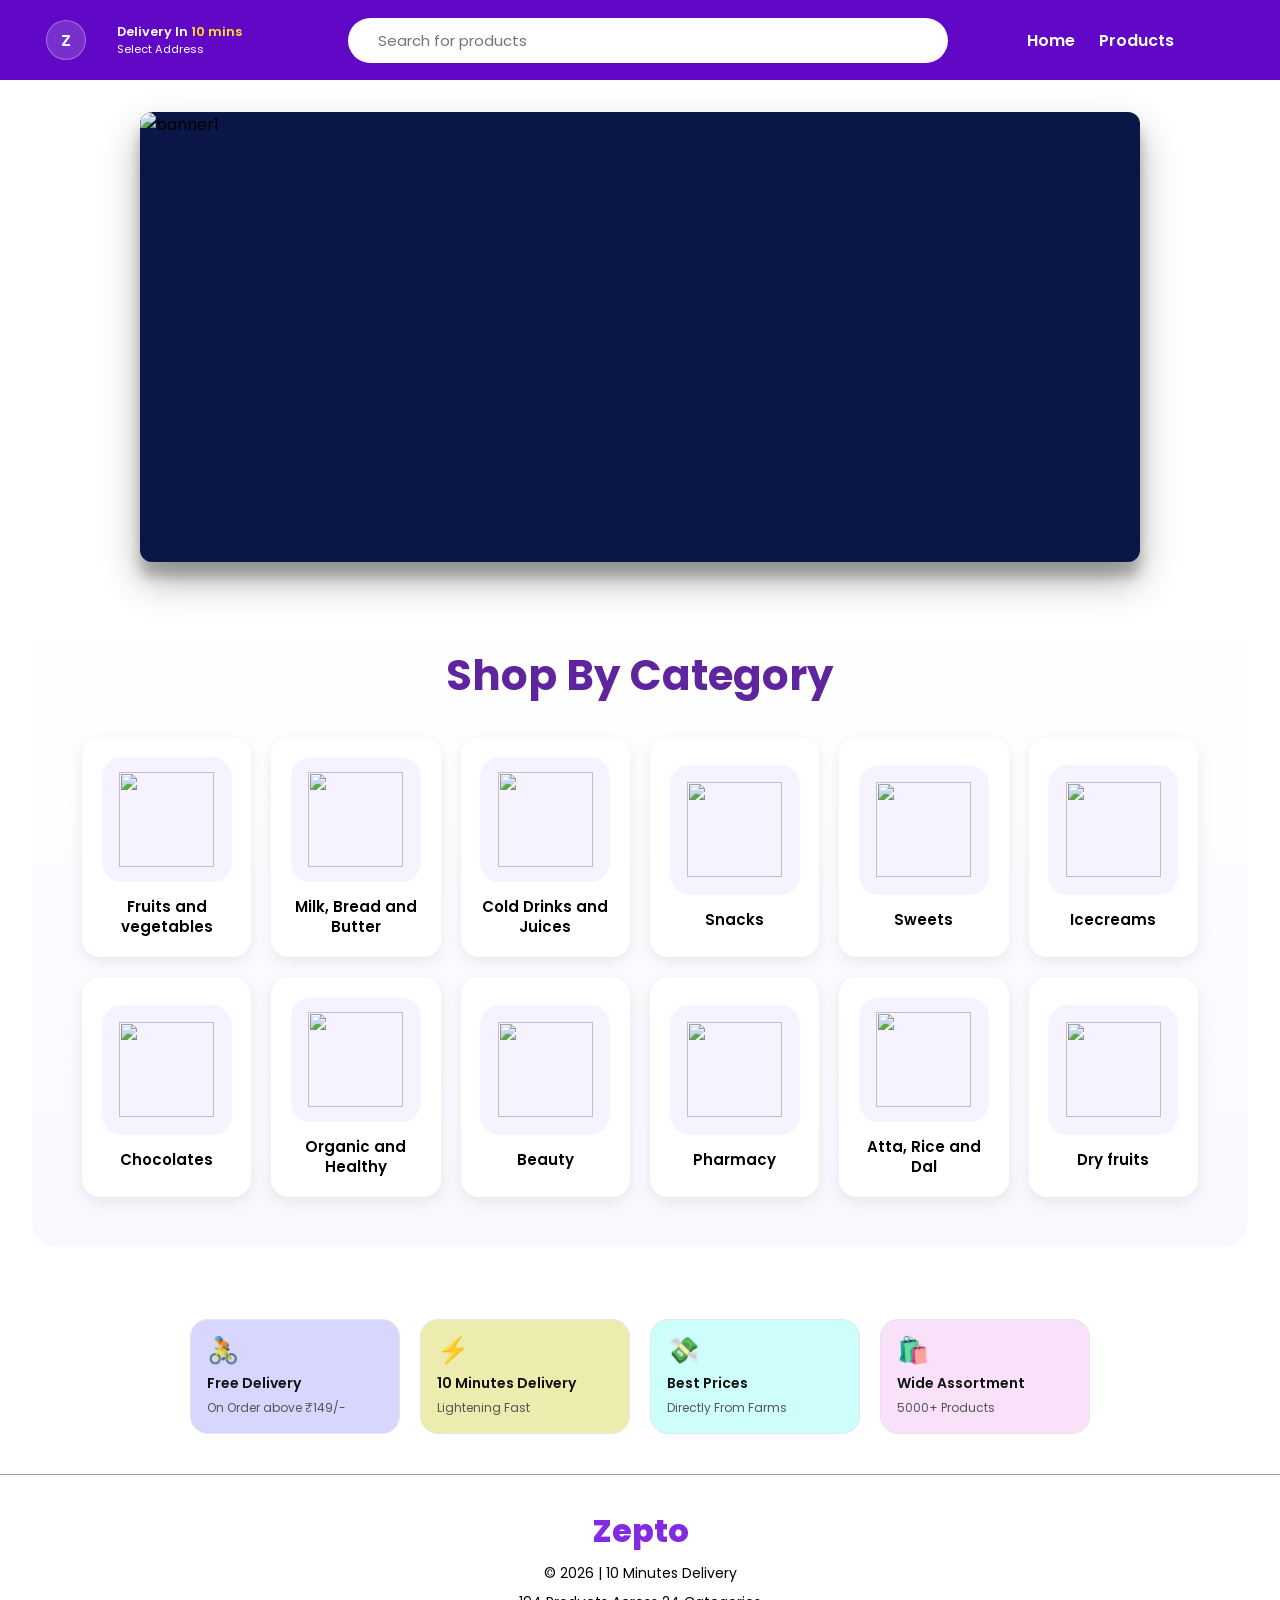
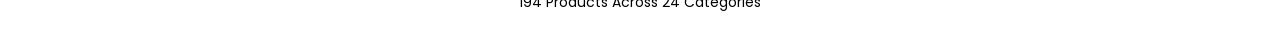
==== index.html @ fae5b9e1 "Rename zepto.html to index.html" ====
<!DOCTYPE html>
<html lang="en">
<head>
    <meta charset="UTF-8">
    <meta name="viewport" content="width=device-width, initial-scale=1.0">
    <title>Zepto 10 mins delivery</title>
    <link rel="stylesheet" href="zepto.css">
    <link rel="stylesheet" href="https://cdnjs.cloudflare.com/ajax/libs/font-awesome/7.3.0/css/all.min.css" />
    <link rel="shortcut icon" href="assets/zepto-favicon.webp">
</head>
<body>
    <nav>
        <section id="nav1">
            <aside id="logo-address">
                <div id="logo">Z</div>
                <div id="address">
                    <p id="delivery">Delivery In <span>10 mins</span></p>
                    <p id="location"><i class="fa-solid fa-location-dot"></i> Select Address</p>
                </div>
            </aside>

            <div class="search-box">
                <i class="fa-solid fa-magnifying-glass"></i>
                <input type="text" placeholder="Search for products">
            </div>

            <aside id="links">
                <a href="" class="home">Home</a>
                <a href="" class="products">Products</a>
            </aside>

            <aside id="profilecart">
                <i class="fa-regular fa-user"></i>
                <i class="fa-solid fa-cart-shopping"></i>
            </aside>
        </section>
    </nav>

    <header>
        <div id="container">
            <img src="./assests/banner-8-by-400-large-1636084132483.jpg" alt="banner1">
            <img src="./assests/WhatsApp Image 2026-07-23 at 10.23.37 AM.jpeg" alt="banner2">
            <img src="./assests/WhatsApp Image 2026-07-23 at 10.23.40 AM.jpeg" alt="banner3">
        </div>
    </header>

    <section id="category">
        <aside id="category-name">
            <h2>Shop By Category</h2>
        </aside>
        <aside class="category-items">
            <div class="category-card"><div class="category-image"><img src="https://encrypted-tbn0.gstatic.com/images?q=tbn:ANd9GcRaBjRNvzEA-0m7MNLhMUA4KYipJOEaiqFU1gCu3GQVGw&s=10" alt=""></div><p class="category-content">Fruits and vegetables</p></div>
            <div class="category-card"><div class="category-image"><img src="https://encrypted-tbn0.gstatic.com/images?q=tbn:ANd9GcTGIKXKNWKQHD5c03LGKSPQalxmuns7cbPYdeon-Mvehg&s=10" alt=""></div><p class="category-content">Milk, Bread and Butter</p></div>
            <div class="category-card"><div class="category-image"><img src="https://encrypted-tbn0.gstatic.com/images?q=tbn:ANd9GcTnjpg8Eo8HKx_n8KH1d5m4VbKWFYP9nn58OPmSjDdiCA&s=10" alt=""></div><p class="category-content">Cold Drinks and Juices</p></div>
            <div class="category-card"><div class="category-image"><img src="https://encrypted-tbn0.gstatic.com/images?q=tbn:ANd9GcR2hIK7icGPnXuw4VhHMwJjjSckXBzxmiDcuAui5nWv4Q&s=10" alt=""></div><p class="category-content">Snacks</p></div>
            <div class="category-card"><div class="category-image"><img src="https://encrypted-tbn0.gstatic.com/images?q=tbn:ANd9GcQZrC0yHirGoZyikG2cZ_jtjO7iFEiEdtKIbe2U_sDX9w&s=10" alt=""></div><p class="category-content">Sweets</p></div>
            <div class="category-card"><div class="category-image"><img src="https://encrypted-tbn0.gstatic.com/images?q=tbn:ANd9GcTx354Fhn268cJtbGzbVMuyAUXrMesDyrOOWR_AD90QNw&s=10" alt=""></div><p class="category-content">Icecreams</p></div>
            <div class="category-card"><div class="category-image"><img src="https://encrypted-tbn0.gstatic.com/images?q=tbn:ANd9GcTGDdrhmGPKCA8AU2_UesYbz5cuQ5T7Nv5dcLkFuUO7HA&s=10" alt=""></div><p class="category-content">Chocolates</p></div>
            <div class="category-card"><div class="category-image"><img src="https://encrypted-tbn0.gstatic.com/images?q=tbn:ANd9GcSOw7CxGbgYyMqAJSS_i5SuQBRQLGcGn1yPNKUineajDA&s=10" alt=""></div><p class="category-content">Organic and Healthy</p></div>
            <div class="category-card"><div class="category-image"><img src="https://encrypted-tbn0.gstatic.com/images?q=tbn:ANd9GcTKyBewDPsd-ppDF8x6tnx1NUbkv5r07DUE1XvX47wnUw&s=10" alt=""></div><p class="category-content">Beauty</p></div>
            <div class="category-card"><div class="category-image"><img src="https://encrypted-tbn0.gstatic.com/images?q=tbn:ANd9GcQ_MLFOj1MT7ZR1ZsSPb9V1UW2-lyKxkC_ORXvlDstP6A&s=10" alt=""></div><p class="category-content">Pharmacy</p></div>
            <div class="category-card"><div class="category-image"><img src="https://encrypted-tbn0.gstatic.com/images?q=tbn:ANd9GcQPJ-PduWqN6WcmtcDIs5WzMbyJ0G1IqLWG6X3YrX_8ug&s=10" alt=""></div><p class="category-content">Atta, Rice and Dal</p></div>
            <div class="category-card"><div class="category-image"><img src="https://encrypted-tbn0.gstatic.com/images?q=tbn:ANd9GcTXApRm1MFa0V0NTr8JC91x14f_ArKrft17Sysw0Ls_Xg&s=10" alt=""></div><p class="category-content">Dry fruits</p></div>
        </aside>
    </section>

    <section id="highlights">
        <div class="highlight-container one"><p class="highlight-icon">🚴</p><p class="highlight-title">Free Delivery</p><p class="highlight-discription">On Order above ₹149/-</p></div>
        <div class="highlight-container two"><p class="highlight-icon">⚡</p><p class="highlight-title">10 Minutes Delivery</p><p class="highlight-discription">Lightening Fast</p></div>
        <div class="highlight-container three"><p class="highlight-icon">💸</p><p class="highlight-title">Best Prices</p><p class="highlight-discription">Directly From Farms</p></div>
        <div class="highlight-container four"><p class="highlight-icon">🛍️</p><p class="highlight-title">Wide Assortment</p><p class="highlight-discription">5000+ Products</p></div>
    </section>

    <footer>
       <h2>Zepto</h2>
       <p>&copy; 2026 | 10 Minutes Delivery</p>
       <p>194 Products Across 24 Categories</p>
    </footer>
</body>
</html>
---- zepto.css ----
@import url("https://fonts.googleapis.com/css2?family=Poppins:wght@100;200;300;400;500;600;700;800;900&display=swap");

*{
  margin:0;
  padding:0;
  box-sizing:border-box;
  font-family:"Poppins",sans-serif;
}

nav{
  height:5rem;
  width:100%;
  background-color:rgb(96,8,198);
  display:flex;
  justify-content:center;
  align-items:center;
  position:sticky;
  top:0;
  z-index:100;
}

#nav1{
  display:flex;
  align-items:center;
  justify-content:space-between;
  gap:20px;
  padding:0 30px;
  width:100%;
  max-width:1600px;
}

#logo-address{
  display:flex;
  align-items:center;
  gap:15px;
  flex:0 0 240px;
}

#logo{
  border:1px solid rgba(255,255,255,0.293);
  height:2.5rem;
  width:2.5rem;
  display:flex;
  justify-content:center;
  align-items:center;
  color:#fff;
  font-weight:600;
  font-size:1rem;
  border-radius:50%;
  background-color:rgba(226,228,235,0.186);
  margin:0px 1rem;
}

#address > p:first-child{ color:#fff; font-size:0.8rem; font-weight:600; }
#address > p:first-child > span{ color:rgb(255,223,32); }
#location{ color:#fff; font-size:0.7rem; font-weight:400; cursor:pointer; }

#links{ display:flex; justify-content:center; align-items:center; gap:1.5rem; }
#links > a{ color:#fff; text-decoration:none; font-weight:600; }
.active{ color:rgb(255,223,32); }

.search-box{
  flex:1;
  max-width:610px;
  height:45px;
  background:white;
  border-radius:30px;
  display:flex;
  align-items:center;
  padding:0 15px;
  margin:0 20px;
}
.search-box i{ color:gray; font-size:16px; }
.search-box input{
  flex:1; border:none; outline:none;
  font-size:15px; margin-left:15px; background:transparent;
}

#profilecart{
  display:flex; color:#fff; font-size:1.2rem;
  justify-content:flex-end; align-items:center; gap:1.1rem; cursor:pointer;
}

header{
  height:auto; display:flex; justify-content:center;
  align-items:center; margin:0 auto; width:95%,
  max- width 1300px,
  padding-30px 0px;
}

#container{
  width: 1000px;;
  max-width:1200px;
  height:400px;
  aspect-ratio: 2.5 / 1;
  border-radius:12px;
  box-shadow:rgba(0,0,0,0.3) 0px 19px 38px, rgba(0,0,0,0.22) 0px 15px 12px;
  display:flex;
  overflow:hidden;
  margin-top:2rem;
  background:#0a1746;
}

#container > img{
  width:100%;
  height:100%;
  min-width:100%;
  object-fit:cover;
  object-position:center;
  flex-shrink:0;
  animation:slider 9s ease infinite alternate;
}

@keyframes slider{
  0%,28%{ transform:translateX(0); }
  33%,61%{ transform:translateX(-100%); }
  66%,100%{ transform:translateX(-200%); }
}

#category{
  background:linear-gradient(to bottom,#ffffff,#faf7ff);
  padding:50px; border-radius:25px; width:95%; margin:2rem auto;
}

#category-name h2{
  font-size:42px; color:#5f259f; margin-bottom:30px;
  display:flex; justify-content:center;
}

.category-items{ display:grid; grid-template-columns:repeat(6,1fr); gap:20px; }

.category-card{
  background:#fff; border-radius:18px; padding:20px 15px; height:220px;
  display:flex; flex-direction:column; justify-content:center; align-items:center;
  box-shadow:0 5px 15px rgba(0,0,0,.08); transition:.3s; cursor:pointer;
}
.category-card:hover{ transform:translateY(-8px); box-shadow:0 15px 30px rgba(0,0,0,.15); }

.category-image{
  width:130px; height:130px; background:#f7f2ff; border-radius:20px;
  display:flex; justify-content:center; align-items:center; margin-bottom:15px;
}
.category-image>img{ width:95px; height:95px; object-fit:contain; }
.category-content{ text-align:center; font-size:15px; font-weight:600; line-height:20px; }

#highlights{
  width:100%; min-height:auto; display:flex; justify-content:center;
  align-items:flex-start; gap:20px; padding:40px 20px; flex-wrap:wrap; margin-top:2rem;
}
.highlight-container{
  border:1px solid #e5e5e5; min-height:115px; width:210px;
  display:flex; flex-direction:column; justify-content:center;
  align-items:flex-start; border-radius:18px; gap:6px; padding:16px;
}
.highlight-icon{ font-size:26px; line-height:1; }
.highlight-title{ font-weight:600; font-size:14px; color:#111; margin-top:4px; }
.highlight-discription{ font-size:12px; color:#555; line-height:16px; }
.one{ background-color:rgb(214,214,255); }
.two{ background-color:rgb(236,236,174); }
.three{ background-color:rgb(206,254,252); }
.four{ background-color:rgb(250,225,250); }

footer{
  border-top:1px solid rgb(162,162,162); min-height:10rem; width:100%;
  display:flex; flex-direction:column; justify-content:center;
  align-items:center; gap:0.5rem; padding:2rem 0;
}
footer>h2{ color:rgb(131,43,226); font-size:2rem; font-weight:800; }
footer>p{ font-weight:400; font-size:14px; }

@media screen and (max-width:480px){
  nav{ height:auto; padding:10px 0; }
  #nav1{ flex-direction:column; gap:12px; padding:12px 15px; height:auto; }
  #logo-address{ flex:none; width:100%; justify-content:center; }
  .search-box{ width:100%; max-width:100%; margin:0; height:40px; border-radius:10px; }
  #links,#profilecart{ width:100%; justify-content:center; flex-wrap:wrap; }
  header{ width:92%; height:220px; }
  #container{ width:100%; height:180px; margin-top:1rem; }
  #category{ padding:20px 12px; width:100%; }
  #category-name h2{ font-size:24px; }
  .category-items{ grid-template-columns:repeat(2,1fr); gap:12px; }
  .category-card{ height:150px; }
  .category-image{ width:80px; height:80px; }
  .category-image>img{ width:55px; height:55px; }
  .category-content{ font-size:12px; line-height:16px; }
  #highlights{ height:auto; padding:15px 10px; }
  .highlight-container{ width:100%; height:auto; padding:12px; }
  footer{ height:auto; padding:2rem 1rem; text-align:center; }
}

@media screen and (min-width:481px) and (max-width:768px){
  nav{ height:auto; padding:10px 0; }
  #nav1{ flex-wrap:wrap; justify-content:center; gap:15px; height:auto; }
  .search-box{ width:100%; order:3; margin:0; }
  header{ width:90%; height:320px; }
  #container{ width:100%; height:260px; margin-top:2rem; }
  #category-name h2{ font-size:32px; }
  .category-items{ grid-template-columns:repeat(3,1fr); }
  #highlights{ height:auto; flex-wrap:wrap; }
  .highlight-container{ width:45%; }
}

@media screen and (min-width:769px) and (max-width:1024px){
  .search-box{ max-width:350px; }
  header{ width:88%; height:400px; }
  #container{ width:95%; height:320px; }
  .category-items{ grid-template-columns:repeat(4,1fr); }
  #highlights{ gap:15px; }
  .highlight-container{ width:170px; }
}

@media screen and (min-width:1025px) and (max-width:1440px){
  #nav1{ max-width:1400px; margin:auto; }
  .search-box{ max-width:600px; }
  header{ width:90%; }
  #container{ width:1000px; height:450px; }
  #highlights{ width:90%; margin:auto; }
}
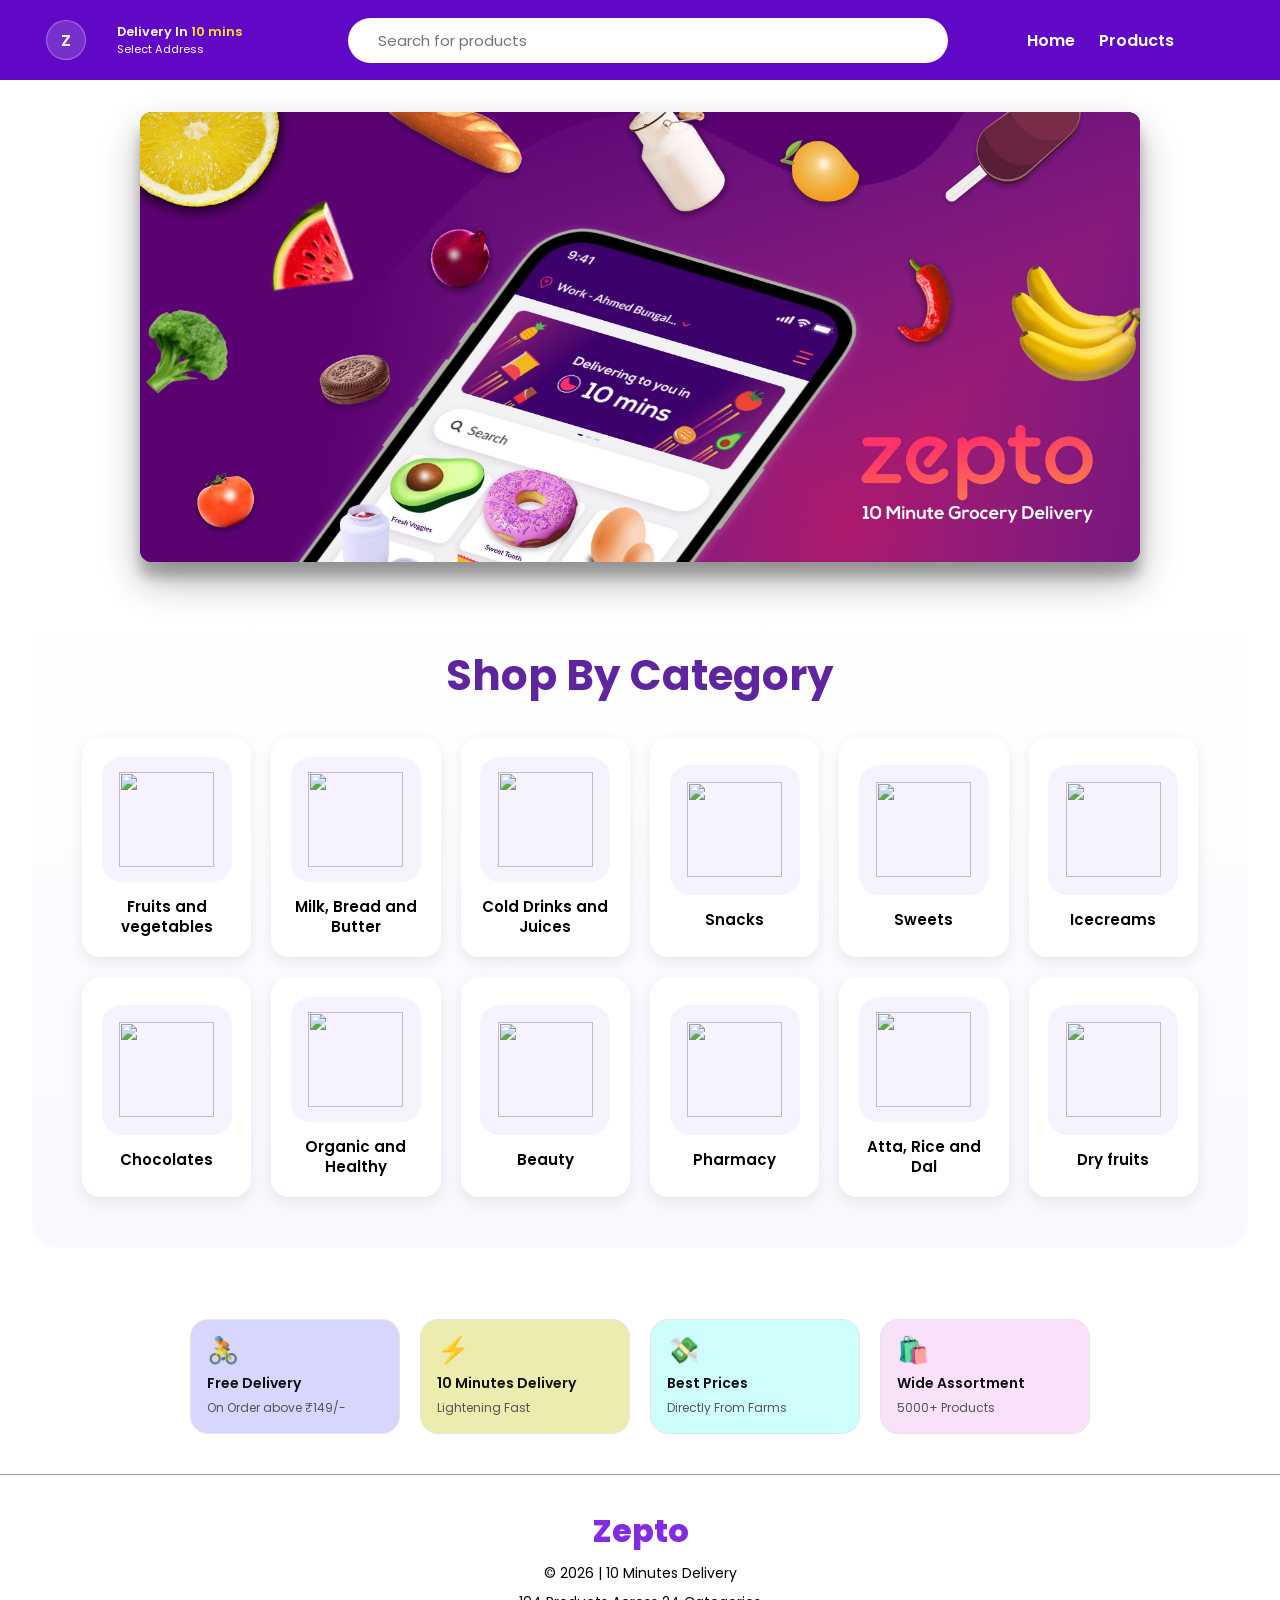
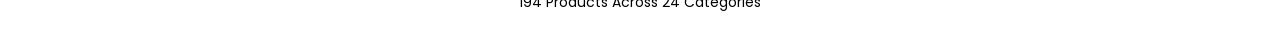
==== commit 2f74ba64: "Update index.html" ====
--- a/index.html
+++ b/index.html
@@ -4,7 +4,7 @@
     <meta charset="UTF-8">
     <meta name="viewport" content="width=device-width, initial-scale=1.0">
     <title>Zepto 10 mins delivery</title>
-    <link rel="stylesheet" href="zepto.css">
+    <link rel="stylesheet" href="style.css">
     <link rel="stylesheet" href="https://cdnjs.cloudflare.com/ajax/libs/font-awesome/7.3.0/css/all.min.css" />
     <link rel="shortcut icon" href="assets/zepto-favicon.webp">
 </head>
@@ -38,9 +38,9 @@
 
     <header>
         <div id="container">
-            <img src="./assests/banner-8-by-400-large-1636084132483.jpg" alt="banner1">
+            <img src="banner-8-by-400-large-1636084132483.jpg" alt="banner1">
             <img src="./assests/WhatsApp Image 2026-07-23 at 10.23.37 AM.jpeg" alt="banner2">
-            <img src="./assests/WhatsApp Image 2026-07-23 at 10.23.40 AM.jpeg" alt="banner3">
+            <img src="WhatsApp Image 2026-07-23 at 10.23.40 AM.jpeg" alt="banner3">
         </div>
     </header>
 
--- a/style.css
+++ b/style.css
@@ -0,0 +1,218 @@
+@import url("https://fonts.googleapis.com/css2?family=Poppins:wght@100;200;300;400;500;600;700;800;900&display=swap");
+
+*{
+  margin:0;
+  padding:0;
+  box-sizing:border-box;
+  font-family:"Poppins",sans-serif;
+}
+
+nav{
+  height:5rem;
+  width:100%;
+  background-color:rgb(96,8,198);
+  display:flex;
+  justify-content:center;
+  align-items:center;
+  position:sticky;
+  top:0;
+  z-index:100;
+}
+
+#nav1{
+  display:flex;
+  align-items:center;
+  justify-content:space-between;
+  gap:20px;
+  padding:0 30px;
+  width:100%;
+  max-width:1600px;
+}
+
+#logo-address{
+  display:flex;
+  align-items:center;
+  gap:15px;
+  flex:0 0 240px;
+}
+
+#logo{
+  border:1px solid rgba(255,255,255,0.293);
+  height:2.5rem;
+  width:2.5rem;
+  display:flex;
+  justify-content:center;
+  align-items:center;
+  color:#fff;
+  font-weight:600;
+  font-size:1rem;
+  border-radius:50%;
+  background-color:rgba(226,228,235,0.186);
+  margin:0px 1rem;
+}
+
+#address > p:first-child{ color:#fff; font-size:0.8rem; font-weight:600; }
+#address > p:first-child > span{ color:rgb(255,223,32); }
+#location{ color:#fff; font-size:0.7rem; font-weight:400; cursor:pointer; }
+
+#links{ display:flex; justify-content:center; align-items:center; gap:1.5rem; }
+#links > a{ color:#fff; text-decoration:none; font-weight:600; }
+.active{ color:rgb(255,223,32); }
+
+.search-box{
+  flex:1;
+  max-width:610px;
+  height:45px;
+  background:white;
+  border-radius:30px;
+  display:flex;
+  align-items:center;
+  padding:0 15px;
+  margin:0 20px;
+}
+.search-box i{ color:gray; font-size:16px; }
+.search-box input{
+  flex:1; border:none; outline:none;
+  font-size:15px; margin-left:15px; background:transparent;
+}
+
+#profilecart{
+  display:flex; color:#fff; font-size:1.2rem;
+  justify-content:flex-end; align-items:center; gap:1.1rem; cursor:pointer;
+}
+
+header{
+  height:auto; display:flex; justify-content:center;
+  align-items:center; margin:0 auto; width:95%,
+  max- width 1300px,
+  padding-30px 0px;
+}
+
+#container{
+  width: 1000px;;
+  max-width:1200px;
+  height:400px;
+  aspect-ratio: 2.5 / 1;
+  border-radius:12px;
+  box-shadow:rgba(0,0,0,0.3) 0px 19px 38px, rgba(0,0,0,0.22) 0px 15px 12px;
+  display:flex;
+  overflow:hidden;
+  margin-top:2rem;
+  background:#0a1746;
+}
+
+#container > img{
+  width:100%;
+  height:100%;
+  min-width:100%;
+  object-fit:cover;
+  object-position:center;
+  flex-shrink:0;
+  animation:slider 9s ease infinite alternate;
+}
+
+@keyframes slider{
+  0%,28%{ transform:translateX(0); }
+  33%,61%{ transform:translateX(-100%); }
+  66%,100%{ transform:translateX(-200%); }
+}
+
+#category{
+  background:linear-gradient(to bottom,#ffffff,#faf7ff);
+  padding:50px; border-radius:25px; width:95%; margin:2rem auto;
+}
+
+#category-name h2{
+  font-size:42px; color:#5f259f; margin-bottom:30px;
+  display:flex; justify-content:center;
+}
+
+.category-items{ display:grid; grid-template-columns:repeat(6,1fr); gap:20px; }
+
+.category-card{
+  background:#fff; border-radius:18px; padding:20px 15px; height:220px;
+  display:flex; flex-direction:column; justify-content:center; align-items:center;
+  box-shadow:0 5px 15px rgba(0,0,0,.08); transition:.3s; cursor:pointer;
+}
+.category-card:hover{ transform:translateY(-8px); box-shadow:0 15px 30px rgba(0,0,0,.15); }
+
+.category-image{
+  width:130px; height:130px; background:#f7f2ff; border-radius:20px;
+  display:flex; justify-content:center; align-items:center; margin-bottom:15px;
+}
+.category-image>img{ width:95px; height:95px; object-fit:contain; }
+.category-content{ text-align:center; font-size:15px; font-weight:600; line-height:20px; }
+
+#highlights{
+  width:100%; min-height:auto; display:flex; justify-content:center;
+  align-items:flex-start; gap:20px; padding:40px 20px; flex-wrap:wrap; margin-top:2rem;
+}
+.highlight-container{
+  border:1px solid #e5e5e5; min-height:115px; width:210px;
+  display:flex; flex-direction:column; justify-content:center;
+  align-items:flex-start; border-radius:18px; gap:6px; padding:16px;
+}
+.highlight-icon{ font-size:26px; line-height:1; }
+.highlight-title{ font-weight:600; font-size:14px; color:#111; margin-top:4px; }
+.highlight-discription{ font-size:12px; color:#555; line-height:16px; }
+.one{ background-color:rgb(214,214,255); }
+.two{ background-color:rgb(236,236,174); }
+.three{ background-color:rgb(206,254,252); }
+.four{ background-color:rgb(250,225,250); }
+
+footer{
+  border-top:1px solid rgb(162,162,162); min-height:10rem; width:100%;
+  display:flex; flex-direction:column; justify-content:center;
+  align-items:center; gap:0.5rem; padding:2rem 0;
+}
+footer>h2{ color:rgb(131,43,226); font-size:2rem; font-weight:800; }
+footer>p{ font-weight:400; font-size:14px; }
+
+@media screen and (max-width:480px){
+  nav{ height:auto; padding:10px 0; }
+  #nav1{ flex-direction:column; gap:12px; padding:12px 15px; height:auto; }
+  #logo-address{ flex:none; width:100%; justify-content:center; }
+  .search-box{ width:100%; max-width:100%; margin:0; height:40px; border-radius:10px; }
+  #links,#profilecart{ width:100%; justify-content:center; flex-wrap:wrap; }
+  header{ width:92%; height:220px; }
+  #container{ width:100%; height:180px; margin-top:1rem; }
+  #category{ padding:20px 12px; width:100%; }
+  #category-name h2{ font-size:24px; }
+  .category-items{ grid-template-columns:repeat(2,1fr); gap:12px; }
+  .category-card{ height:150px; }
+  .category-image{ width:80px; height:80px; }
+  .category-image>img{ width:55px; height:55px; }
+  .category-content{ font-size:12px; line-height:16px; }
+  #highlights{ height:auto; padding:15px 10px; }
+  .highlight-container{ width:100%; height:auto; padding:12px; }
+  footer{ height:auto; padding:2rem 1rem; text-align:center; }
+}
+
+@media screen and (min-width:481px) and (max-width:768px){
+  nav{ height:auto; padding:10px 0; }
+  #nav1{ flex-wrap:wrap; justify-content:center; gap:15px; height:auto; }
+  .search-box{ width:100%; order:3; margin:0; }
+  header{ width:90%; height:320px; }
+  #container{ width:100%; height:260px; margin-top:2rem; }
+  #category-name h2{ font-size:32px; }
+  .category-items{ grid-template-columns:repeat(3,1fr); }
+  #highlights{ height:auto; flex-wrap:wrap; }
+  .highlight-container{ width:45%; }
+}
+
+@media screen and (min-width:769px) and (max-width:1024px){
+  .search-box{ max-width:350px; }
+  header{ width:88%; height:400px; }
+  #container{ width:95%; height:320px; }
+  .category-items{ grid-template-columns:repeat(4,1fr); }
+  #highlights{ gap:15px; }
+  .highlight-container{ width:170px; }
+}
+
+@media screen and (min-width:1025px) and (max-width:1440px){
+  #nav1{ max-width:1400px; margin:auto; }
+  .search-box{ max-width:600px; }
+  header{ width:90%; }
+  #container{ width:1000px; height:450px; }
+  #highlights{ width:90%; margin:auto; }
+}
